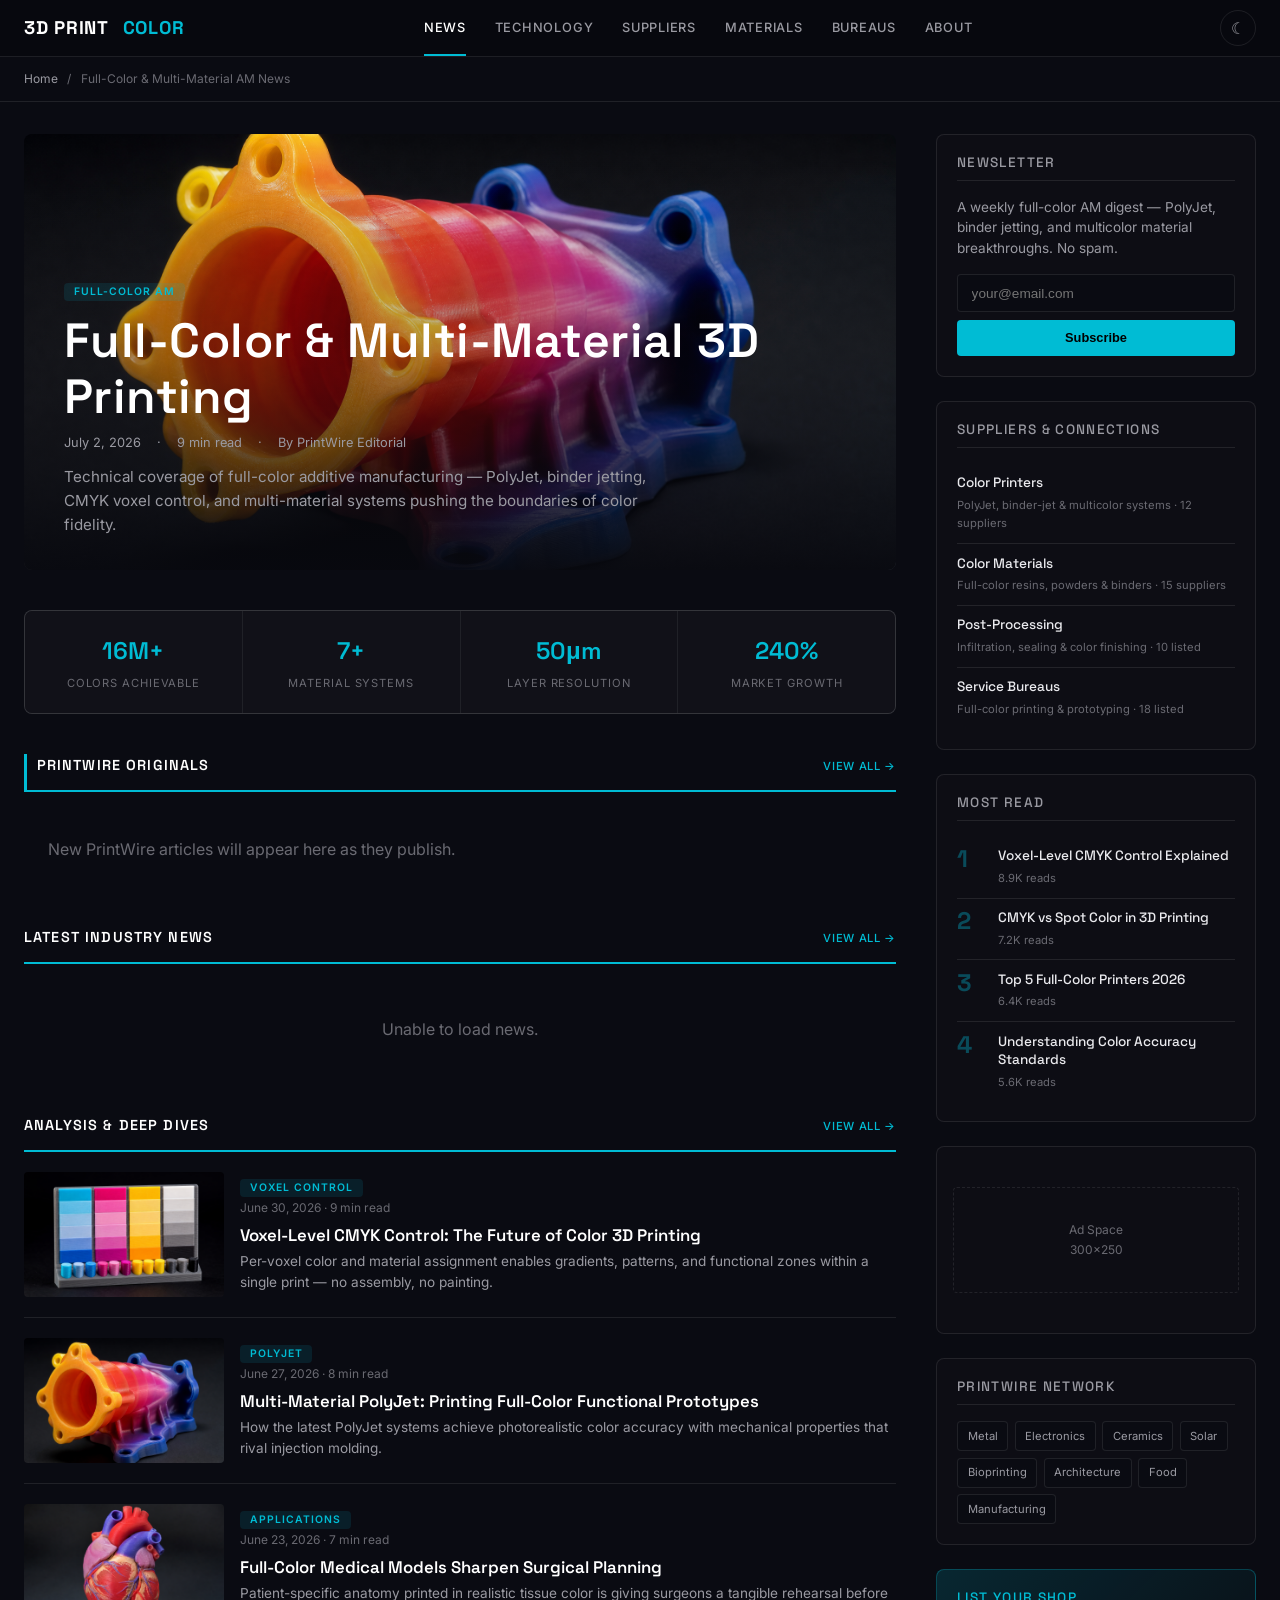
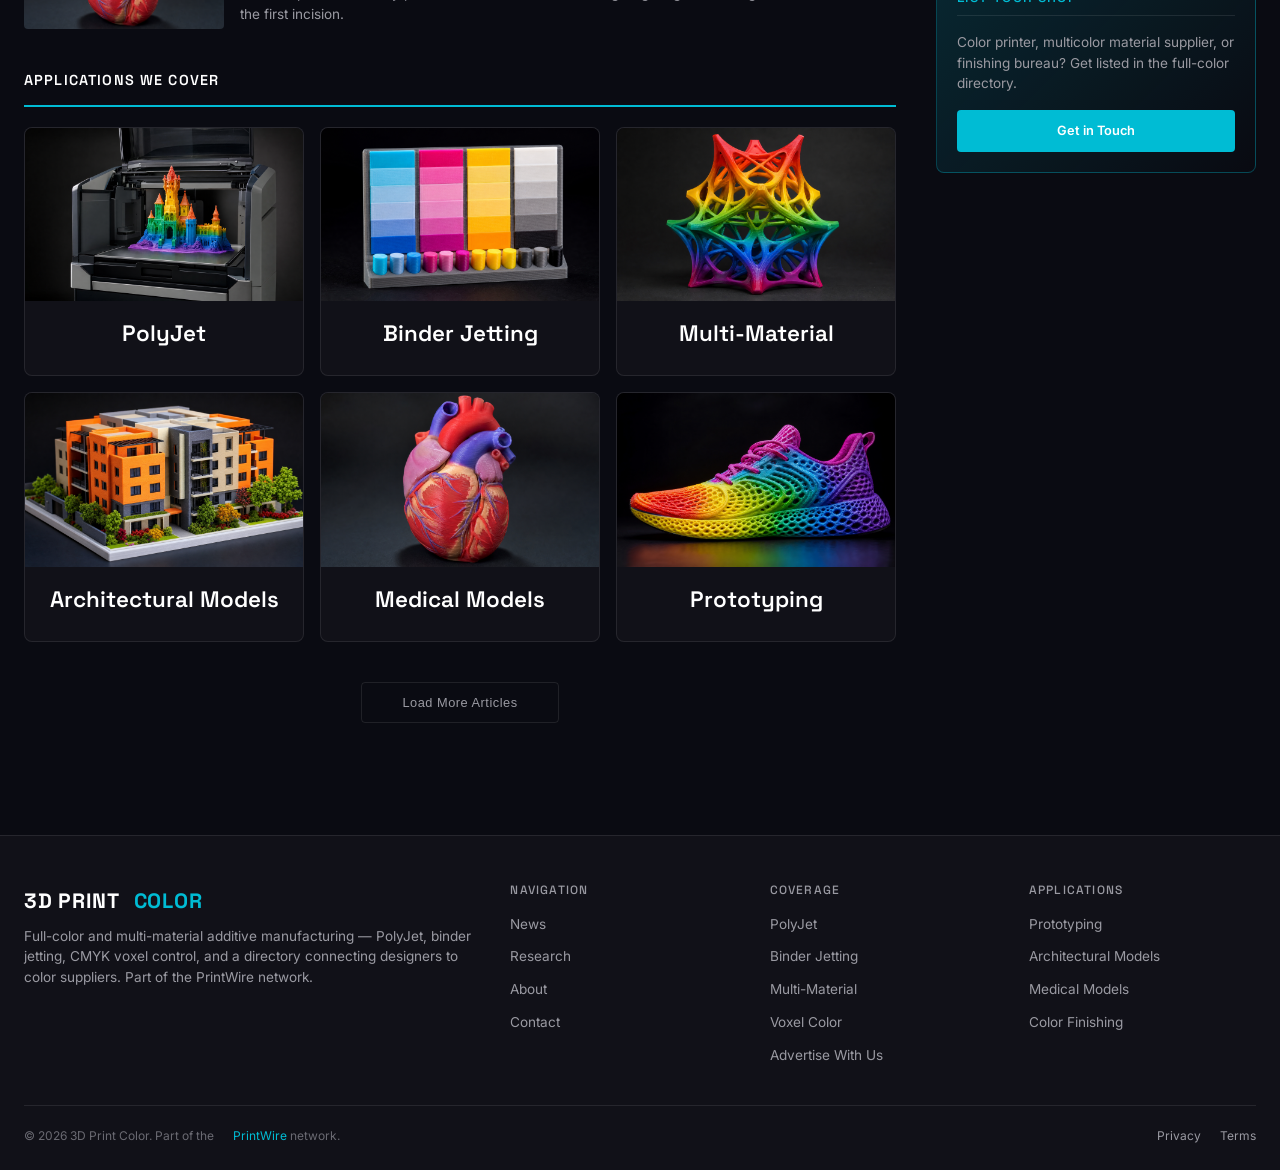
==== static/index.html @ bc9b4fba "Rebuild 3dprintcolor.com onto editorial layout: CMYK full-color scheme (cyan #00BCD4, dark) + gpt-im" ====
<!DOCTYPE html>
<html lang="en">
<head>
  <meta charset="UTF-8">
  <meta name="viewport" content="width=device-width, initial-scale=1.0">
  <meta name="description" content="3D Print Color: full-color and multi-material additive manufacturing — PolyJet, binder jetting, CMYK voxel control, multicolor materials, and a supplier directory.">
  <title>3D Print Color — Full-Color &amp; Multi-Material AM News &amp; Suppliers</title>
  <link rel="preconnect" href="https://fonts.googleapis.com">
  <link rel="preconnect" href="https://fonts.gstatic.com" crossorigin>
  <link href="https://fonts.googleapis.com/css2?family=Space+Grotesk:wght@400;500;600;700&family=Inter:wght@400;500;600&display=swap" rel="stylesheet">
  <link rel="stylesheet" href="css/editorial.css">
  <link rel="icon" type="image/svg+xml" href="/favicon.svg">
  <meta property="og:type" content="website">
  <meta property="og:title" content="3D Print Color — Full-Color &amp; Multi-Material AM News &amp; Suppliers">
  <meta property="og:description" content="3D Print Color: full-color and multi-material additive manufacturing — PolyJet, binder jetting, CMYK voxel control, multicolor materials, and a supplier directory.">
  <meta property="og:image" content="https://3dprintcolor.com/images/cl01_polyjet_model.png">
  <meta property="og:url" content="https://3dprintcolor.com/">
  <meta name="twitter:card" content="summary_large_image">
  <meta name="twitter:image" content="https://3dprintcolor.com/images/cl01_polyjet_model.png">
</head>
<body>

<header class="ed-header">
  <div class="ed-header-inner">
    <a href="index.html" class="ed-logo">
      3D&nbsp;PRINT&nbsp;<span class="ed-logo-accent">COLOR</span>
    </a>
    <button class="ed-nav-toggle" aria-label="Menu" onclick="document.querySelector('.ed-nav').classList.toggle('open')">&#9776;</button>
    <nav class="ed-nav">
      <a href="index.html" class="active">News</a>
      <a href="/articles/">Technology</a>
      <a href="#suppliers">Suppliers</a>
      <a href="#suppliers">Materials</a>
      <a href="#suppliers">Bureaus</a>
      <a href="about.html">About</a>
    </nav>
    <button class="ed-theme-toggle" id="themeToggle" aria-label="Toggle light/dark mode" title="Toggle light/dark mode">&#9790;</button>
  </div>
</header>

<div class="ed-breadcrumbs">
  <a href="index.html">Home</a> <span>/</span> Full-Color &amp; Multi-Material AM News
</div>

<div class="ed-layout">
  <div class="ed-main">

    <article class="ed-hero">
      <img src="images/cl01_polyjet_model.png" alt="Full-color 3D printing">
      <div class="ed-hero-overlay"></div>
      <div class="ed-hero-content">
        <span class="ed-badge">Full-Color AM</span>
        <h1><a href="#">Full-Color &amp; Multi-Material 3D Printing</a></h1>
        <div class="ed-hero-meta">
          <span>July 2, 2026</span>
          <span>·</span>
          <span>9 min read</span>
          <span>·</span>
          <span>By PrintWire Editorial</span>
        </div>
        <p class="ed-hero-excerpt">Technical coverage of full-color additive manufacturing — PolyJet, binder jetting, CMYK voxel control, and multi-material systems pushing the boundaries of color fidelity.</p>
      </div>
    </article>

    <div class="ed-stats">
      <div class="ed-stat">
        <div class="ed-stat-value">16M+</div>
        <div class="ed-stat-label">Colors Achievable</div>
      </div>
      <div class="ed-stat">
        <div class="ed-stat-value">7+</div>
        <div class="ed-stat-label">Material Systems</div>
      </div>
      <div class="ed-stat">
        <div class="ed-stat-value">50μm</div>
        <div class="ed-stat-label">Layer Resolution</div>
      </div>
      <div class="ed-stat">
        <div class="ed-stat-value">240%</div>
        <div class="ed-stat-label">Market Growth</div>
      </div>
    </div>

    <div class="ed-section-label" style="border-left:3px solid var(--accent);padding-left:0.6rem;">
      PrintWire Originals
      <a href="/articles/">View All &rarr;</a>
    </div>
    <div class="ed-card-grid" id="pwOriginals">
      <div style="grid-column:1/-1;text-align:center;padding:2rem;color:var(--text-faint);">Loading PrintWire articles…</div>
    </div>

    <div class="ed-section-label">
      Latest Industry News
      <a href="#">View All &rarr;</a>
    </div>
    <div class="ed-card-grid" id="newsGrid">
      <div style="grid-column: 1/-1; text-align:center; padding:2rem; color:var(--text-faint);">Loading latest news…</div>
    </div>

    <div class="ed-section-label">
      Analysis &amp; Deep Dives
      <a href="#">View All &rarr;</a>
    </div>
    <div class="ed-list">
      <article class="ed-list-item">
        <img src="images/cl02_cmyk_swatch.png" alt="Voxel Control">
        <div>
          <span class="ed-badge">Voxel Control</span>
          <div class="ed-card-meta">June 30, 2026 · 9 min read</div>
          <h3><a href="#">Voxel-Level CMYK Control: The Future of Color 3D Printing</a></h3>
          <p class="ed-card-excerpt">Per-voxel color and material assignment enables gradients, patterns, and functional zones within a single print — no assembly, no painting.</p>
        </div>
      </article>
      <article class="ed-list-item">
        <img src="images/cl01_polyjet_model.png" alt="PolyJet">
        <div>
          <span class="ed-badge">PolyJet</span>
          <div class="ed-card-meta">June 27, 2026 · 8 min read</div>
          <h3><a href="#">Multi-Material PolyJet: Printing Full-Color Functional Prototypes</a></h3>
          <p class="ed-card-excerpt">How the latest PolyJet systems achieve photorealistic color accuracy with mechanical properties that rival injection molding.</p>
        </div>
      </article>
      <article class="ed-list-item">
        <img src="images/cl07_medical_model.png" alt="Applications">
        <div>
          <span class="ed-badge">Applications</span>
          <div class="ed-card-meta">June 23, 2026 · 7 min read</div>
          <h3><a href="#">Full-Color Medical Models Sharpen Surgical Planning</a></h3>
          <p class="ed-card-excerpt">Patient-specific anatomy printed in realistic tissue color is giving surgeons a tangible rehearsal before the first incision.</p>
        </div>
      </article>
    </div>

    <div class="ed-section-label">
      Applications We Cover
    </div>
    <div class="ed-card-grid" style="grid-template-columns: repeat(3, 1fr); gap: 1rem; margin-bottom: 2.5rem;">
      <a href="#" class="ed-card" style="text-align:center;">
        <img class="ed-card-img" src="images/cl09_polyjet_machine.png" alt="PolyJet">
        <div class="ed-card-body"><h3>PolyJet</h3></div>
      </a>
      <a href="#" class="ed-card" style="text-align:center;">
        <img class="ed-card-img" src="images/cl02_cmyk_swatch.png" alt="Binder Jetting">
        <div class="ed-card-body"><h3>Binder Jetting</h3></div>
      </a>
      <a href="#" class="ed-card" style="text-align:center;">
        <img class="ed-card-img" src="images/cl03_multicolor_lattice.png" alt="Multi-Material">
        <div class="ed-card-body"><h3>Multi-Material</h3></div>
      </a>
      <a href="#" class="ed-card" style="text-align:center;">
        <img class="ed-card-img" src="images/cl06_architectural.png" alt="Architectural Models">
        <div class="ed-card-body"><h3>Architectural Models</h3></div>
      </a>
      <a href="#" class="ed-card" style="text-align:center;">
        <img class="ed-card-img" src="images/cl07_medical_model.png" alt="Medical Models">
        <div class="ed-card-body"><h3>Medical Models</h3></div>
      </a>
      <a href="#" class="ed-card" style="text-align:center;">
        <img class="ed-card-img" src="images/cl04_color_prototype.png" alt="Prototyping">
        <div class="ed-card-body"><h3>Prototyping</h3></div>
      </a>
    </div>

    <div class="ed-load-more">
      <button>Load More Articles</button>
    </div>

  </div>

  <aside class="ed-sidebar">

    <div class="ed-sidebar-block ed-newsletter">
      <h4>Newsletter</h4>
      <p>A weekly full-color AM digest — PolyJet, binder jetting, and multicolor material breakthroughs. No spam.</p>
      <form action="https://api.web3forms.com/submit" method="POST" onsubmit="this.querySelector('button').textContent='Subscribed!';this.querySelector('button').disabled=true;">
        <input type="hidden" name="access_key" value="6f33053b-6d08-414b-9615-665f88c98da8">
        <input type="hidden" name="subject" value="Newsletter Signup — 3dprintcolor.com">
        <input type="hidden" name="from_name" value="Newsletter Signup">
        <input type="email" name="email" placeholder="your@email.com" required>
        <button type="submit">Subscribe</button>
      </form>
    </div>

    <div class="ed-sidebar-block" id="suppliers">
      <h4>Suppliers &amp; Connections</h4>
      <div class="ed-popular-item">
        <div>
          <h3><a href="#">Color Printers</a></h3>
          <div class="ed-popular-meta">PolyJet, binder-jet &amp; multicolor systems · 12 suppliers</div>
        </div>
      </div>
      <div class="ed-popular-item">
        <div>
          <h3><a href="#">Color Materials</a></h3>
          <div class="ed-popular-meta">Full-color resins, powders &amp; binders · 15 suppliers</div>
        </div>
      </div>
      <div class="ed-popular-item">
        <div>
          <h3><a href="#">Post-Processing</a></h3>
          <div class="ed-popular-meta">Infiltration, sealing &amp; color finishing · 10 listed</div>
        </div>
      </div>
      <div class="ed-popular-item">
        <div>
          <h3><a href="#">Service Bureaus</a></h3>
          <div class="ed-popular-meta">Full-color printing &amp; prototyping · 18 listed</div>
        </div>
      </div>
    </div>

    <div class="ed-sidebar-block">
      <h4>Most Read</h4>
      <div class="ed-popular-item">
        <span class="ed-popular-num">1</span>
        <div>
          <h3><a href="#">Voxel-Level CMYK Control Explained</a></h3>
          <div class="ed-popular-meta">8.9K reads</div>
        </div>
      </div>
      <div class="ed-popular-item">
        <span class="ed-popular-num">2</span>
        <div>
          <h3><a href="#">CMYK vs Spot Color in 3D Printing</a></h3>
          <div class="ed-popular-meta">7.2K reads</div>
        </div>
      </div>
      <div class="ed-popular-item">
        <span class="ed-popular-num">3</span>
        <div>
          <h3><a href="#">Top 5 Full-Color Printers 2026</a></h3>
          <div class="ed-popular-meta">6.4K reads</div>
        </div>
      </div>
      <div class="ed-popular-item">
        <span class="ed-popular-num">4</span>
        <div>
          <h3><a href="#">Understanding Color Accuracy Standards</a></h3>
          <div class="ed-popular-meta">5.6K reads</div>
        </div>
      </div>
    </div>

    <div class="ed-sidebar-block" style="text-align:center; color: var(--text-faint); font-size: 0.75rem; padding: 2.5rem 1rem;">
      <div style="border: 1px dashed var(--border); border-radius: 4px; padding: 2rem 1rem;">
        Ad Space<br>300×250
      </div>
    </div>

    <div class="ed-sidebar-block">
      <h4>PrintWire Network</h4>
      <div class="ed-network-links">
        <a href="https://dmls3d.com">Metal</a>
        <a href="https://3dprintcircuitry.com">Electronics</a>
        <a href="https://3dprintceramics.com">Ceramics</a>
        <a href="https://3dprintsolar.com">Solar</a>
        <a href="https://3dprinttissue.com">Bioprinting</a>
        <a href="https://3dprintarchitecture.com">Architecture</a>
        <a href="https://3dprintfood.com">Food</a>
        <a href="https://sendcutship.com">Manufacturing</a>
      </div>
    </div>

    <div class="ed-sidebar-block" style="background: linear-gradient(135deg, var(--accent-dim), transparent); border-color: var(--border-accent);">
      <h4 style="color: var(--accent);">List Your Shop</h4>
      <p style="font-size: 0.85rem; color: var(--text-dim); margin-bottom: 1rem; line-height: 1.5;">Color printer, multicolor material supplier, or finishing bureau? Get listed in the full-color directory.</p>
      <a href="contact.html" style="display:block;text-align:center;padding:0.65rem;background:var(--accent);border-radius:4px;color:#fff;font-weight:600;font-size:0.8rem;transition:background 0.25s;" onmouseover="this.style.background='var(--accent-dark)'" onmouseout="this.style.background='var(--accent)'">Get in Touch</a>
    </div>

  </aside>
</div>

<footer class="ed-footer">
  <div class="ed-footer-inner">
    <div class="ed-footer-brand">
      <div class="ed-logo" style="font-size:1.3rem; margin-bottom: 0.5rem;">3D&nbsp;PRINT&nbsp;<span class="ed-logo-accent">COLOR</span></div>
      <p>Full-color and multi-material additive manufacturing — PolyJet, binder jetting, CMYK voxel control, and a directory connecting designers to color suppliers. Part of the PrintWire network.</p>
    </div>
    <div>
      <h4>Navigation</h4>
      <ul>
        <li><a href="index.html">News</a></li>
        <li><a href="/articles/">Research</a></li>
        <li><a href="about.html">About</a></li>
        <li><a href="contact.html">Contact</a></li>
      </ul>
    </div>
    <div>
      <h4>Coverage</h4>
      <ul>
        <li><a href="#">PolyJet</a></li>
        <li><a href="#">Binder Jetting</a></li>
        <li><a href="#">Multi-Material</a></li>
        <li><a href="#">Voxel Color</a></li>
        <li><a href="advertise.html">Advertise With Us</a></li>
      </ul>
    </div>
    <div>
      <h4>Applications</h4>
      <ul>
        <li><a href="#">Prototyping</a></li>
        <li><a href="#">Architectural Models</a></li>
        <li><a href="#">Medical Models</a></li>
        <li><a href="#">Color Finishing</a></li>
      </ul>
    </div>
  </div>
  <div class="ed-footer-bottom">
    <span>&copy; 2026 3D Print Color. Part of the <a href="https://3dprint.space" style="color:var(--accent);">PrintWire</a> network.</span>
    <span>
      <a href="#">Privacy</a>
      <a href="#">Terms</a>
    </span>
  </div>
</footer>

<script>
document.querySelector('.ed-nav-toggle')?.addEventListener('click', () => {
  document.querySelector('.ed-nav').classList.toggle('open');
});

(function() {
  const btn = document.getElementById('themeToggle');
  const root = document.documentElement;
  function setTheme(theme) {
    root.setAttribute('data-theme', theme);
    localStorage.setItem('ed-theme', theme);
    btn.innerHTML = theme === 'dark' ? '&#9790;' : '&#9728;';
    btn.title = theme === 'dark' ? 'Switch to light mode' : 'Switch to dark mode';
  }
  const saved = localStorage.getItem('ed-theme');
  setTheme(saved || 'dark');
  btn.addEventListener('click', () => {
    const current = root.getAttribute('data-theme') || 'dark';
    setTheme(current === 'dark' ? 'light' : 'dark');
  });
})();

(function() {
  var grid = document.getElementById('newsGrid');
  var orig = document.getElementById('pwOriginals');

  var feeds = [
    { url: 'https://news.google.com/rss/search?q=full-color+3D+printing+PolyJet+multicolor&hl=en-US&gl=US&ceid=US:en', name: 'Google News' },
    { url: 'https://news.google.com/rss/search?q=binder+jetting+full+color+3D+printing&hl=en-US&gl=US&ceid=US:en', name: 'Google News' },
    { url: 'https://news.google.com/rss/search?q=Stratasys+J-series+HP+Mimaki+color+3D+printing&hl=en-US&gl=US&ceid=US:en', name: 'Google News' },
    { url: 'https://3dprintingindustry.com/feed/', name: '3DPI' }
  ];

  var api = 'https://api.rss2json.com/v1/api.json?rss_url=';
  var rss = [];
  var localArts = [];
  var loaded = 0;
  var total = feeds.length;
  var fallbackImgs = ['images/cl01_polyjet_model.png','images/cl02_cmyk_swatch.png','images/cl03_multicolor_lattice.png','images/cl04_color_prototype.png','images/cl05_voxel_print.png','images/cl06_architectural.png','images/cl07_medical_model.png','images/cl08_color_materials.png','images/cl09_polyjet_machine.png'];

  function stripHtml(html) {
    var dv = document.createElement('div'); dv.innerHTML = html;
    return dv.textContent || '';
  }
  function esc(s) {
    var dv = document.createElement('div'); dv.appendChild(document.createTextNode(s));
    return dv.innerHTML;
  }
  function card(a, i) {
    var img = a.img || fallbackImgs[i % fallbackImgs.length];
    var fb = fallbackImgs[(i+1) % fallbackImgs.length];
    var open = a.local
      ? 'onclick="location.href=\'' + esc(a.link) + '\'"'
      : 'onclick="window.open(\'' + esc(a.link) + '\',\'_blank\',\'noopener\')"';
    var linkAttrs = a.local ? 'href="' + esc(a.link) + '"'
      : 'href="' + esc(a.link) + '" target="_blank" rel="noopener"';
    var badge = a.local
      ? '<span class="ed-badge" style="background:var(--accent);color:#fff;">' + esc(a.source) + '</span>'
      : '<span class="ed-badge">' + esc(a.source) + '</span>';
    return '<article class="ed-card" style="cursor:pointer" ' + open + '>' +
      '<img class="ed-card-img" src="' + esc(img) + '" alt="" loading="lazy" onerror="this.onerror=null;this.src=\'' + fb + '\'">' +
      '<div class="ed-card-body">' + badge +
        '<div class="ed-card-meta">' + esc(a.dateStr || '') + '</div>' +
        '<h3><a ' + linkAttrs + ' onclick="event.stopPropagation()">' + esc(a.title) + '</a></h3>' +
        '<p class="ed-card-excerpt">' + esc(a.desc) + '</p>' +
      '</div></article>';
  }

  var localReady = fetch('network.json', { cache: 'no-store' })
    .then(function(r){ return r.ok ? r.json() : []; })
    .then(function(items){
      (items || []).forEach(function(it, i){
        localArts.push({ title: it.title, link: it.url, desc: it.summary || '',
          date: it.iso, dateStr: it.date, source: (it.origin || 'PrintWire'), local: true,
          img: it.img || fallbackImgs[i % fallbackImgs.length] });
      });
      if (orig) {
        orig.innerHTML = localArts.length
          ? localArts.slice(0, 6).map(card).join('')
          : '<div style="grid-column:1/-1;padding:1.5rem;color:var(--text-faint);">New PrintWire articles will appear here as they publish.</div>';
      }
    })
    .catch(function(){ if (orig) orig.innerHTML = ''; });

  var timeout = setTimeout(finish, 8000);
  feeds.forEach(function(feed) {
    fetch(api + encodeURIComponent(feed.url))
      .then(function(r){ return r.json(); })
      .then(function(data){
        if (data.status === 'ok' && data.items) {
          data.items.forEach(function(item){
            rss.push({ title: item.title, link: item.link,
              desc: stripHtml(item.description).substring(0,140) + '…',
              date: item.pubDate, source: feed.name, local: false,
              img: item.thumbnail || (item.enclosure && item.enclosure.link) || '' });
          });
        }
      })
      .catch(function(){})
      .then(function(){ loaded++; if (loaded === total) { clearTimeout(timeout); finish(); } });
  });

  var done = false;
  function finish(){ if (done) return; done = true; localReady.then(render); }
  function render(){
    if (!grid) return;
    var merged = localArts.concat(rss);
    merged.forEach(function(a){ if (!a.dateStr && a.date) a.dateStr = new Date(a.date).toLocaleDateString('en-US',{year:'numeric',month:'short',day:'numeric'}); });
    merged.sort(function(a,b){ return new Date(b.date) - new Date(a.date); });
    var top = merged.slice(0, 8);
    grid.innerHTML = top.length
      ? top.map(card).join('')
      : '<div style="grid-column:1/-1;text-align:center;padding:2rem;color:var(--text-faint);">Unable to load news.</div>';
  }
})();
</script>
</body>
</html>
---- static/css/editorial.css ----
/* ============================================
   3dprintmetal.com — Editorial Layout
   Inspired by 3dnatives.com, modernized
   ============================================ */

/* ── Shared Tokens ───────────────────────────── */
:root {
  --accent: #00a8cc;
  --accent-dark: #008fad;
  --accent-dim: rgba(0,168,204,0.12);
  --red: #e53e3e;
  --radius: 8px;
  --radius-sm: 4px;
  --font-display: 'Oswald', sans-serif;
  --font-body: 'Inter', sans-serif;
  --transition: 0.25s cubic-bezier(0.4,0,0.2,1);
}

/* ── Dark Mode (default) ─────────────────────── */
:root, [data-theme="dark"] {
  --bg: #08090f;
  --bg-surface: #0e1019;
  --bg-card: #141620;
  --bg-card-hover: #1a1d2e;
  --bg-sidebar: #0f1118;
  --text: #e2e4e8;
  --text-dim: #8a8f9d;
  --text-faint: #555a68;
  --heading: #ffffff;
  --border: rgba(255,255,255,0.06);
  --border-accent: rgba(0,168,204,0.2);
  --shadow: 0 1px 3px rgba(0,0,0,0.4);
  --shadow-hover: 0 8px 24px rgba(0,0,0,0.5);
  --header-bg: rgba(8,9,15,0.92);
  --badge-bg: rgba(0,168,204,0.12);
  --input-bg: #0a0b12;
}

/* ── Light Mode ──────────────────────────────── */
[data-theme="light"] {
  --accent: #0077a8;
  --accent-dark: #005f85;
  --accent-dim: rgba(0,119,168,0.08);
  --bg: #f5f6f8;
  --bg-surface: #ffffff;
  --bg-card: #ffffff;
  --bg-card-hover: #f0f1f3;
  --bg-sidebar: #fafbfc;
  --text: #2d3748;
  --text-dim: #5a6577;
  --text-faint: #8e96a4;
  --heading: #1a202c;
  --border: rgba(0,0,0,0.08);
  --border-accent: rgba(0,119,168,0.2);
  --shadow: 0 1px 3px rgba(0,0,0,0.06);
  --shadow-hover: 0 8px 24px rgba(0,0,0,0.1);
  --header-bg: rgba(255,255,255,0.95);
  --badge-bg: rgba(0,119,168,0.08);
  --input-bg: #f0f1f3;
}

/* System preference when no manual choice */
@media (prefers-color-scheme: light) {
  :root:not([data-theme]) {
    --accent: #0077a8;
    --accent-dark: #005f85;
    --accent-dim: rgba(0,119,168,0.08);
    --bg: #f5f6f8;
    --bg-surface: #ffffff;
    --bg-card: #ffffff;
    --bg-card-hover: #f0f1f3;
    --bg-sidebar: #fafbfc;
    --text: #2d3748;
    --text-dim: #5a6577;
    --text-faint: #8e96a4;
    --heading: #1a202c;
    --border: rgba(0,0,0,0.08);
    --border-accent: rgba(0,119,168,0.2);
    --shadow: 0 1px 3px rgba(0,0,0,0.06);
    --shadow-hover: 0 8px 24px rgba(0,0,0,0.1);
    --header-bg: rgba(255,255,255,0.95);
    --badge-bg: rgba(0,119,168,0.08);
    --input-bg: #f0f1f3;
  }
}

/* ── Reset ───────────────────────────────────── */
*,*::before,*::after { margin:0;padding:0;box-sizing:border-box; }
html { scroll-behavior:smooth; font-size:16px; }
body {
  font-family: var(--font-body);
  color: var(--text);
  background: var(--input-bg);
  line-height: 1.65;
  -webkit-font-smoothing: antialiased;
  overflow-x: hidden;
}
a { color: inherit; text-decoration: none; }
img { max-width: 100%; display: block; }

/* ── Typography ──────────────────────────────── */
h1,h2,h3,h4 { font-family: var(--font-display); font-weight: 600; line-height: 1.15; color: var(--heading); }
h1 { font-size: clamp(2rem, 5vw, 3rem); letter-spacing: 0.01em; }
h2 { font-size: clamp(1.5rem, 3.5vw, 2.2rem); }
h3 { font-size: clamp(1.1rem, 2vw, 1.4rem); }
h4 { font-size: 0.85rem; text-transform: uppercase; letter-spacing: 0.1em; color: var(--text-dim); font-weight: 500; }

/* ── Header ──────────────────────────────────── */
.ed-header {
  position: sticky; top: 0; z-index: 100;
  background: var(--header-bg);
  backdrop-filter: blur(16px);
  border-bottom: 1px solid var(--border);
}
.ed-header-inner {
  max-width: 1280px;
  margin: 0 auto;
  display: flex;
  align-items: center;
  justify-content: space-between;
  padding: 0 1.5rem;
  height: 56px;
}
.ed-logo {
  font-family: var(--font-display);
  font-size: 1.15rem;
  font-weight: 700;
  color: var(--heading);
  letter-spacing: 0.04em;
  display: flex; align-items: center; gap: 0.5rem;
}
.ed-logo-accent { color: var(--accent); }
.ed-nav { display: flex; gap: 0; align-items: center; }
.ed-nav a {
  padding: 0 0.9rem;
  font-size: 0.8rem;
  font-weight: 500;
  color: var(--text-dim);
  text-transform: uppercase;
  letter-spacing: 0.06em;
  transition: color var(--transition);
  line-height: 56px;
  position: relative;
}
.ed-nav a:hover, .ed-nav a.active { color: var(--heading); }
.ed-nav a.active::after {
  content: ''; position: absolute; bottom: 0; left: 0.9rem; right: 0.9rem;
  height: 2px; background: var(--accent);
}
.ed-nav-toggle {
  display: none; background: none; border: none; color: var(--text);
  font-size: 1.5rem; cursor: pointer; padding: 0.5rem;
}

/* Theme toggle */
.ed-theme-toggle {
  background: none; border: 1px solid var(--border);
  color: var(--text-dim); cursor: pointer;
  width: 36px; height: 36px;
  border-radius: 50%;
  display: flex; align-items: center; justify-content: center;
  font-size: 1rem;
  transition: all var(--transition);
  margin-left: 0.5rem;
  flex-shrink: 0;
}
.ed-theme-toggle:hover { border-color: var(--accent); color: var(--accent); }

/* ── Breadcrumbs ─────────────────────────────── */
.ed-breadcrumbs {
  max-width: 1280px; margin: 0 auto;
  padding: 0.75rem 1.5rem;
  font-size: 0.75rem;
  color: var(--text-faint);
  border-bottom: 1px solid var(--border);
}
.ed-breadcrumbs a { color: var(--text-dim); transition: color var(--transition); }
.ed-breadcrumbs a:hover { color: var(--accent); }
.ed-breadcrumbs span { margin: 0 0.4rem; }

/* ── Layout ──────────────────────────────────── */
.ed-layout {
  max-width: 1280px;
  margin: 0 auto;
  display: grid;
  grid-template-columns: 1fr 320px;
  gap: 2.5rem;
  padding: 2rem 1.5rem;
  align-items: start;
}
.ed-main { min-width: 0; }
.ed-sidebar { position: sticky; top: 72px; }

/* ── Hero / Featured Story ───────────────────── */
.ed-hero {
  margin-bottom: 2.5rem;
  position: relative;
  border-radius: var(--radius);
  overflow: hidden;
  background: var(--bg-card);
}
.ed-hero img {
  width: 100%;
  aspect-ratio: 16/8;
  object-fit: cover;
  display: block;
}
.ed-hero-overlay {
  position: absolute; inset: 0;
  background: linear-gradient(0deg, rgba(8,9,15,0.95) 0%, rgba(8,9,15,0.3) 50%, transparent 100%);
}
[data-theme="light"] .ed-hero-overlay {
  background: linear-gradient(0deg, rgba(245,246,248,0.97) 0%, rgba(245,246,248,0.4) 50%, transparent 100%);
}
.ed-hero-content {
  position: absolute;
  bottom: 0; left: 0; right: 0;
  padding: 2rem 2.5rem;
}
.ed-hero .ed-badge { margin-bottom: 0.75rem; }
.ed-hero h1 { margin-bottom: 0.5rem; }
.ed-hero h1 a { color: var(--heading); transition: color var(--transition); }
.ed-hero h1 a:hover { color: var(--accent); }
.ed-hero-meta {
  font-size: 0.8rem;
  color: var(--text-dim);
  display: flex; gap: 1rem; align-items: center;
}
.ed-hero-excerpt {
  margin-top: 0.75rem;
  font-size: 0.95rem;
  color: var(--text-dim);
  line-height: 1.6;
  max-width: 600px;
}

/* ── Badge / Tag ─────────────────────────────── */
.ed-badge {
  display: inline-block;
  font-size: 0.65rem;
  font-weight: 600;
  text-transform: uppercase;
  letter-spacing: 0.1em;
  padding: 0.25rem 0.6rem;
  border-radius: var(--radius-sm);
  background: var(--badge-bg);
  color: var(--accent);
  line-height: 1;
}
.ed-badge.red { background: rgba(255,68,68,0.12); color: var(--red); }

/* ── Section Label ───────────────────────────── */
.ed-section-label {
  font-family: var(--font-display);
  font-size: 0.9rem;
  font-weight: 600;
  text-transform: uppercase;
  letter-spacing: 0.08em;
  color: var(--heading);
  margin-bottom: 1.25rem;
  padding-bottom: 0.75rem;
  border-bottom: 2px solid var(--accent);
  display: flex;
  align-items: center;
  justify-content: space-between;
}
.ed-section-label a {
  font-family: var(--font-body);
  font-size: 0.7rem;
  font-weight: 500;
  color: var(--accent);
  text-transform: uppercase;
  letter-spacing: 0.06em;
}

/* ── Article Cards ───────────────────────────── */
.ed-card-grid {
  display: grid;
  grid-template-columns: repeat(2, 1fr);
  gap: 1.5rem;
  margin-bottom: 2.5rem;
}
.ed-card {
  background: var(--bg-card);
  border-radius: var(--radius);
  overflow: hidden;
  border: 1px solid var(--border);
  transition: transform var(--transition), box-shadow var(--transition), border-color var(--transition);
}
.ed-card:hover {
  transform: translateY(-2px);
  box-shadow: var(--shadow-hover);
  border-color: var(--border-accent);
}
.ed-card-img {
  aspect-ratio: 16/10;
  object-fit: cover;
  width: 100%;
}
.ed-card-body { padding: 1.25rem; }
.ed-card-body .ed-badge { margin-bottom: 0.65rem; }
.ed-card-body h3 { margin-bottom: 0.5rem; }
.ed-card-body h3 a { color: var(--heading); transition: color var(--transition); }
.ed-card-body h3 a:hover { color: var(--accent); }
.ed-card-meta {
  font-size: 0.75rem;
  color: var(--text-faint);
  margin-bottom: 0.5rem;
}
.ed-card-excerpt {
  font-size: 0.85rem;
  color: var(--text-dim);
  line-height: 1.55;
  display: -webkit-box;
  -webkit-line-clamp: 3;
  -webkit-box-orient: vertical;
  overflow: hidden;
}

/* ── Article List (compact) ──────────────────── */
.ed-list { display: flex; flex-direction: column; gap: 1.25rem; margin-bottom: 2.5rem; }
.ed-list-item {
  display: grid;
  grid-template-columns: 200px 1fr;
  gap: 1rem;
  padding-bottom: 1.25rem;
  border-bottom: 1px solid var(--border);
  align-items: start;
}
.ed-list-item:last-child { border-bottom: none; padding-bottom: 0; }
.ed-list-item img {
  aspect-ratio: 16/10;
  object-fit: cover;
  border-radius: var(--radius-sm);
  width: 100%;
}
.ed-list-item h3 { font-size: 1.05rem; margin-bottom: 0.35rem; }
.ed-list-item h3 a { color: var(--heading); transition: color var(--transition); }
.ed-list-item h3 a:hover { color: var(--accent); }

/* ── Sidebar ─────────────────────────────────── */
.ed-sidebar-block {
  background: var(--bg-sidebar);
  border: 1px solid var(--border);
  border-radius: var(--radius);
  padding: 1.25rem;
  margin-bottom: 1.5rem;
}
.ed-sidebar-block h4 {
  margin-bottom: 1rem;
  padding-bottom: 0.6rem;
  border-bottom: 1px solid var(--border);
}

/* Newsletter widget */
.ed-newsletter p { font-size: 0.85rem; color: var(--text-dim); margin-bottom: 1rem; line-height: 1.5; }
.ed-newsletter input[type="email"] {
  width: 100%;
  padding: 0.65rem 0.85rem;
  background: var(--input-bg);
  border: 1px solid var(--border);
  border-radius: var(--radius-sm);
  color: var(--text);
  font-size: 0.85rem;
  margin-bottom: 0.5rem;
  transition: border-color var(--transition);
}
.ed-newsletter input[type="email"]:focus { outline: none; border-color: var(--accent); }
.ed-newsletter button {
  width: 100%;
  padding: 0.65rem;
  background: var(--accent);
  border: none;
  border-radius: var(--radius-sm);
  color: #000;
  font-weight: 600;
  font-size: 0.8rem;
  cursor: pointer;
  transition: background var(--transition);
}
.ed-newsletter button:hover { background: var(--accent-dark); }

/* Popular posts widget */
.ed-popular-item {
  display: flex;
  gap: 0.75rem;
  padding: 0.65rem 0;
  border-bottom: 1px solid var(--border);
  align-items: start;
}
.ed-popular-item:last-child { border-bottom: none; }
.ed-popular-num {
  font-family: var(--font-display);
  font-size: 1.5rem;
  font-weight: 700;
  color: var(--accent-dim);
  line-height: 1;
  min-width: 1.8rem;
  color: rgba(0,217,255,0.3);
}
.ed-popular-item h3 { font-size: 0.85rem; font-weight: 500; line-height: 1.35; }
.ed-popular-item h3 a { color: var(--text); }
.ed-popular-item h3 a:hover { color: var(--accent); }
.ed-popular-meta { font-size: 0.7rem; color: var(--text-faint); margin-top: 0.2rem; }

/* Network links widget */
.ed-network-links { display: flex; flex-wrap: wrap; gap: 0.4rem; }
.ed-network-links a {
  font-size: 0.7rem;
  padding: 0.3rem 0.6rem;
  background: var(--input-bg);
  border: 1px solid var(--border);
  border-radius: var(--radius-sm);
  color: var(--text-dim);
  transition: all var(--transition);
}
.ed-network-links a:hover { border-color: var(--accent); color: var(--accent); }

/* ── Load More ───────────────────────────────── */
.ed-load-more {
  text-align: center;
  margin: 2rem 0;
}
.ed-load-more button {
  padding: 0.75rem 2.5rem;
  background: transparent;
  border: 1px solid var(--border);
  border-radius: var(--radius-sm);
  color: var(--text-dim);
  font-size: 0.8rem;
  font-weight: 500;
  cursor: pointer;
  letter-spacing: 0.04em;
  transition: all var(--transition);
}
.ed-load-more button:hover {
  border-color: var(--accent);
  color: var(--accent);
}

/* ── Stats Bar ───────────────────────────────── */
.ed-stats {
  display: grid;
  grid-template-columns: repeat(4, 1fr);
  gap: 1px;
  background: var(--border);
  border: 1px solid var(--border);
  border-radius: var(--radius);
  overflow: hidden;
  margin-bottom: 2.5rem;
}
.ed-stat {
  background: var(--bg-card);
  padding: 1.25rem;
  text-align: center;
}
.ed-stat-value {
  font-family: var(--font-display);
  font-size: 1.5rem;
  font-weight: 600;
  color: var(--accent);
}
.ed-stat-label {
  font-size: 0.7rem;
  text-transform: uppercase;
  letter-spacing: 0.08em;
  color: var(--text-faint);
  margin-top: 0.25rem;
}

/* ── Page Hero (inner pages) ─────────────────── */
.ed-page-hero {
  position: relative;
  border-radius: var(--radius);
  overflow: hidden;
  margin-bottom: 2.5rem;
  background: var(--bg-card);
}
.ed-page-hero img {
  width: 100%; aspect-ratio: 16/6; object-fit: cover;
}
.ed-page-hero-overlay {
  position: absolute; inset: 0;
  background: linear-gradient(0deg, rgba(8,9,15,0.9) 0%, rgba(8,9,15,0.4) 60%, transparent 100%);
}
[data-theme="light"] .ed-page-hero-overlay {
  background: linear-gradient(0deg, rgba(245,246,248,0.95) 0%, rgba(245,246,248,0.5) 60%, transparent 100%);
}
.ed-page-hero-content {
  position: absolute; bottom: 0; left: 0; right: 0;
  padding: 2rem 2.5rem;
}
.ed-page-hero h1 { margin-bottom: 0.5rem; }
.ed-page-hero p { color: var(--text-dim); font-size: 1rem; max-width: 600px; }

/* ── Content Sections ────────────────────────── */
.ed-content { max-width: 1280px; margin: 0 auto; padding: 0 1.5rem; }
.ed-content-narrow { max-width: 860px; margin: 0 auto; padding: 0 1.5rem; }
.ed-section { margin-bottom: 3rem; }
.ed-section p { color: var(--text-dim); line-height: 1.75; margin-bottom: 1rem; font-size: 0.95rem; }
.ed-section p:last-child { margin-bottom: 0; }

/* Two-column content block */
.ed-two-col {
  display: grid;
  grid-template-columns: 1fr 1fr;
  gap: 2.5rem;
  align-items: start;
  margin-bottom: 2.5rem;
}
.ed-two-col img { border-radius: var(--radius); width: 100%; }

/* Content cards (mission, values, etc.) */
.ed-content-card {
  background: var(--bg-card);
  border: 1px solid var(--border);
  border-radius: var(--radius);
  padding: 1.75rem;
  transition: border-color var(--transition);
}
.ed-content-card:hover { border-color: var(--border-accent); }
.ed-content-card h3 { margin-bottom: 0.75rem; font-size: 1.15rem; }
.ed-content-card p { margin-bottom: 0; }
.ed-content-card .ed-icon {
  font-size: 1.5rem; margin-bottom: 0.75rem; display: block;
}
.ed-grid-2 { display: grid; grid-template-columns: 1fr 1fr; gap: 1.5rem; margin-bottom: 2.5rem; }
.ed-grid-3 { display: grid; grid-template-columns: repeat(3, 1fr); gap: 1.5rem; margin-bottom: 2.5rem; }
.ed-grid-4 { display: grid; grid-template-columns: repeat(4, 1fr); gap: 1.25rem; margin-bottom: 2.5rem; }

/* Service detail cards */
.ed-service-detail {
  display: grid;
  grid-template-columns: 280px 1fr;
  gap: 1.5rem;
  background: var(--bg-card);
  border: 1px solid var(--border);
  border-radius: var(--radius);
  overflow: hidden;
  margin-bottom: 1.25rem;
  transition: border-color var(--transition);
}
.ed-service-detail:hover { border-color: var(--border-accent); }
.ed-service-detail img { width: 100%; height: 100%; object-fit: cover; }
.ed-service-detail-body { padding: 1.5rem 1.5rem 1.5rem 0; }
.ed-service-detail-body h3 { margin-bottom: 0.5rem; }

/* Timeline */
.ed-timeline { position: relative; padding-left: 2.5rem; margin-bottom: 2.5rem; }
.ed-timeline::before {
  content: ''; position: absolute; left: 0.75rem; top: 0; bottom: 0;
  width: 2px; background: var(--border);
}
.ed-timeline-step {
  position: relative; margin-bottom: 2rem; padding-bottom: 0;
}
.ed-timeline-step:last-child { margin-bottom: 0; }
.ed-timeline-num {
  position: absolute; left: -2.5rem; top: 0;
  width: 1.5rem; height: 1.5rem;
  background: var(--accent);
  color: #000;
  border-radius: 50%;
  font-size: 0.7rem;
  font-weight: 700;
  display: flex; align-items: center; justify-content: center;
}
.ed-timeline-step h3 { font-size: 1.05rem; margin-bottom: 0.35rem; }

/* Forms */
.ed-form { max-width: 100%; }
.ed-form-group { margin-bottom: 1rem; }
.ed-form-group label {
  display: block; font-size: 0.8rem; font-weight: 500;
  color: var(--text-dim); margin-bottom: 0.35rem;
}
.ed-form-group .required { color: var(--red); }
.ed-form-group input, .ed-form-group textarea, .ed-form-group select {
  width: 100%;
  padding: 0.7rem 0.9rem;
  background: var(--input-bg);
  border: 1px solid var(--border);
  border-radius: var(--radius-sm);
  color: var(--text);
  font-family: var(--font-body);
  font-size: 0.9rem;
  transition: border-color var(--transition);
}
.ed-form-group input:focus, .ed-form-group textarea:focus, .ed-form-group select:focus {
  outline: none; border-color: var(--accent);
}
.ed-form-group textarea { resize: vertical; }
.ed-form-submit {
  padding: 0.75rem 2rem;
  background: var(--accent);
  border: none;
  border-radius: var(--radius-sm);
  color: #000;
  font-weight: 600;
  font-size: 0.9rem;
  cursor: pointer;
  transition: background var(--transition);
}
.ed-form-submit:hover { background: var(--accent-dark); }

/* CTA Banner */
.ed-cta-banner {
  background: var(--bg-card);
  border: 1px solid var(--border-accent);
  border-radius: var(--radius);
  padding: 2.5rem;
  text-align: center;
  margin-bottom: 2.5rem;
}
.ed-cta-banner h2 { margin-bottom: 0.5rem; }
.ed-cta-banner p { color: var(--text-dim); margin-bottom: 1.25rem; max-width: 500px; margin-left: auto; margin-right: auto; }
.ed-cta-banner a {
  display: inline-block;
  padding: 0.75rem 2rem;
  background: var(--accent);
  color: #000;
  font-weight: 600;
  border-radius: var(--radius-sm);
  transition: background var(--transition);
}
.ed-cta-banner a:hover { background: var(--accent-dark); }

/* Package cards (advertise) */
.ed-package {
  background: var(--bg-card);
  border: 1px solid var(--border);
  border-radius: var(--radius);
  padding: 1.75rem;
  transition: border-color var(--transition);
}
.ed-package:hover { border-color: var(--border-accent); }
.ed-package h3 { margin-bottom: 0.5rem; }
.ed-package .ed-price {
  font-family: var(--font-display);
  font-size: 1.8rem; font-weight: 600;
  color: var(--accent); margin-bottom: 1rem;
}
.ed-package .ed-price span { font-size: 0.9rem; color: var(--text-faint); }
.ed-package ul {
  list-style: none; padding: 0;
}
.ed-package li {
  font-size: 0.85rem; color: var(--text-dim);
  padding: 0.4rem 0;
  border-bottom: 1px solid var(--border);
  padding-left: 1.2rem;
  position: relative;
}
.ed-package li:last-child { border-bottom: none; }
.ed-package li::before {
  content: '\2713'; position: absolute; left: 0;
  color: var(--accent); font-size: 0.75rem;
}

/* Contact info cards */
.ed-info-card {
  display: flex; gap: 1rem; align-items: start;
  padding: 1rem;
  background: var(--bg-card);
  border: 1px solid var(--border);
  border-radius: var(--radius);
}
.ed-info-card .ed-icon { font-size: 1.5rem; flex-shrink: 0; }
.ed-info-card h4 { font-size: 0.8rem; margin-bottom: 0.25rem; }
.ed-info-card p { font-size: 0.85rem; color: var(--text-dim); margin: 0; }

/* Materials list */
.ed-materials-list { list-style: none; padding: 0; }
.ed-materials-list li {
  padding: 0.5rem 0;
  border-bottom: 1px solid var(--border);
  font-size: 0.9rem;
  color: var(--text-dim);
  padding-left: 1.2rem;
  position: relative;
}
.ed-materials-list li::before {
  content: ''; position: absolute; left: 0; top: 50%;
  width: 6px; height: 6px; border-radius: 50%;
  background: var(--accent); transform: translateY(-50%);
}

@media (max-width: 768px) {
  .ed-two-col { grid-template-columns: 1fr; }
  .ed-grid-2, .ed-grid-3, .ed-grid-4 { grid-template-columns: 1fr; }
  .ed-service-detail { grid-template-columns: 1fr; }
  .ed-service-detail img { aspect-ratio: 16/9; }
  .ed-service-detail-body { padding: 1.25rem; }
  .ed-page-hero-content { padding: 1.5rem; }
}

/* ── Footer ──────────────────────────────────── */
.ed-footer {
  background: var(--bg-surface);
  border-top: 1px solid var(--border);
  padding: 3rem 1.5rem 1.5rem;
  margin-top: 3rem;
}
.ed-footer-inner {
  max-width: 1280px;
  margin: 0 auto;
  display: grid;
  grid-template-columns: 2fr 1fr 1fr 1fr;
  gap: 2rem;
}
.ed-footer-brand p { font-size: 0.85rem; color: var(--text-dim); margin-top: 0.5rem; line-height: 1.5; }
.ed-footer h4 { font-size: 0.75rem; margin-bottom: 0.75rem; }
.ed-footer ul { list-style: none; }
.ed-footer li { margin-bottom: 0.4rem; }
.ed-footer li a { font-size: 0.85rem; color: var(--text-dim); transition: color var(--transition); }
.ed-footer li a:hover { color: var(--accent); }
.ed-footer-bottom {
  max-width: 1280px;
  margin: 2rem auto 0;
  padding-top: 1.25rem;
  border-top: 1px solid var(--border);
  font-size: 0.75rem;
  color: var(--text-faint);
  display: flex;
  justify-content: space-between;
  align-items: center;
}
.ed-footer-bottom a { color: var(--text-dim); margin-left: 1rem; }
.ed-footer-bottom a:hover { color: var(--accent); }

/* ── Responsive ──────────────────────────────── */
@media (max-width: 1024px) {
  .ed-layout { grid-template-columns: 1fr; }
  .ed-sidebar { position: static; }
}
@media (max-width: 768px) {
  .ed-card-grid { grid-template-columns: 1fr; }
  .ed-list-item { grid-template-columns: 140px 1fr; }
  .ed-hero-content { padding: 1.5rem; }
  .ed-hero h1 { font-size: 1.5rem; }
  .ed-footer-inner { grid-template-columns: 1fr 1fr; }
  .ed-stats { grid-template-columns: repeat(2, 1fr); }
  .ed-nav { display: none; }
  .ed-nav.open { display: flex; flex-direction: column; position: absolute; top: 56px; left: 0; right: 0; background: var(--bg); border-bottom: 1px solid var(--border); padding: 0.5rem 0; }
  .ed-nav.open a { line-height: 2.5; padding: 0 1.5rem; }
  .ed-nav-toggle { display: block; }
}
@media (max-width: 480px) {
  .ed-list-item { grid-template-columns: 1fr; }
  .ed-list-item img { aspect-ratio: 16/9; }
  .ed-footer-inner { grid-template-columns: 1fr; }
  .ed-hero-excerpt { display: none; }
}

/* ── Daylight scheme (energy-solar): warm light default + dark toggle, SOLAR-ORANGE accent ── */
/* -- CMYK scheme (full-color AM): dark default (cyan lead) + light toggle -- */
:root { --font-display: 'Space Grotesk', sans-serif; --font-body: 'Inter', sans-serif; }
:root, [data-theme="dark"] {
  --accent: #00BCD4; --accent-dark: #0097A7; --accent-dim: rgba(0,188,212,0.16);
  --bg: #0A0A0F; --bg-surface: #111118; --bg-card: #111118; --bg-card-hover: #16161F;
  --bg-sidebar: #0D0D14; --text: #EAEAEE; --text-dim: #9A9AA2; --text-faint: #6A6A72;
  --heading: #FFFFFF; --border: rgba(255,255,255,0.09); --border-accent: rgba(0,188,212,0.30);
}
[data-theme="light"] {
  --accent: #0091AC; --accent-dark: #006E82; --accent-dim: rgba(0,145,172,0.10);
  --bg: #F6FAFB; --bg-surface: #FFFFFF; --bg-card: #FFFFFF; --bg-card-hover: #EDF5F7;
  --bg-sidebar: #F1F8FA; --text: #14181B; --text-dim: #4A5560; --text-faint: #7A8791;
  --heading: #0A0D10; --border: rgba(20,24,27,0.10); --border-accent: rgba(0,145,172,0.28);
}
@media (prefers-color-scheme: light) { :root:not([data-theme]) {
  --accent: #0091AC; --bg: #F6FAFB; --bg-surface: #FFFFFF; --bg-card: #FFFFFF;
  --text: #14181B; --heading: #0A0D10; --border: rgba(20,24,27,0.10);
} }
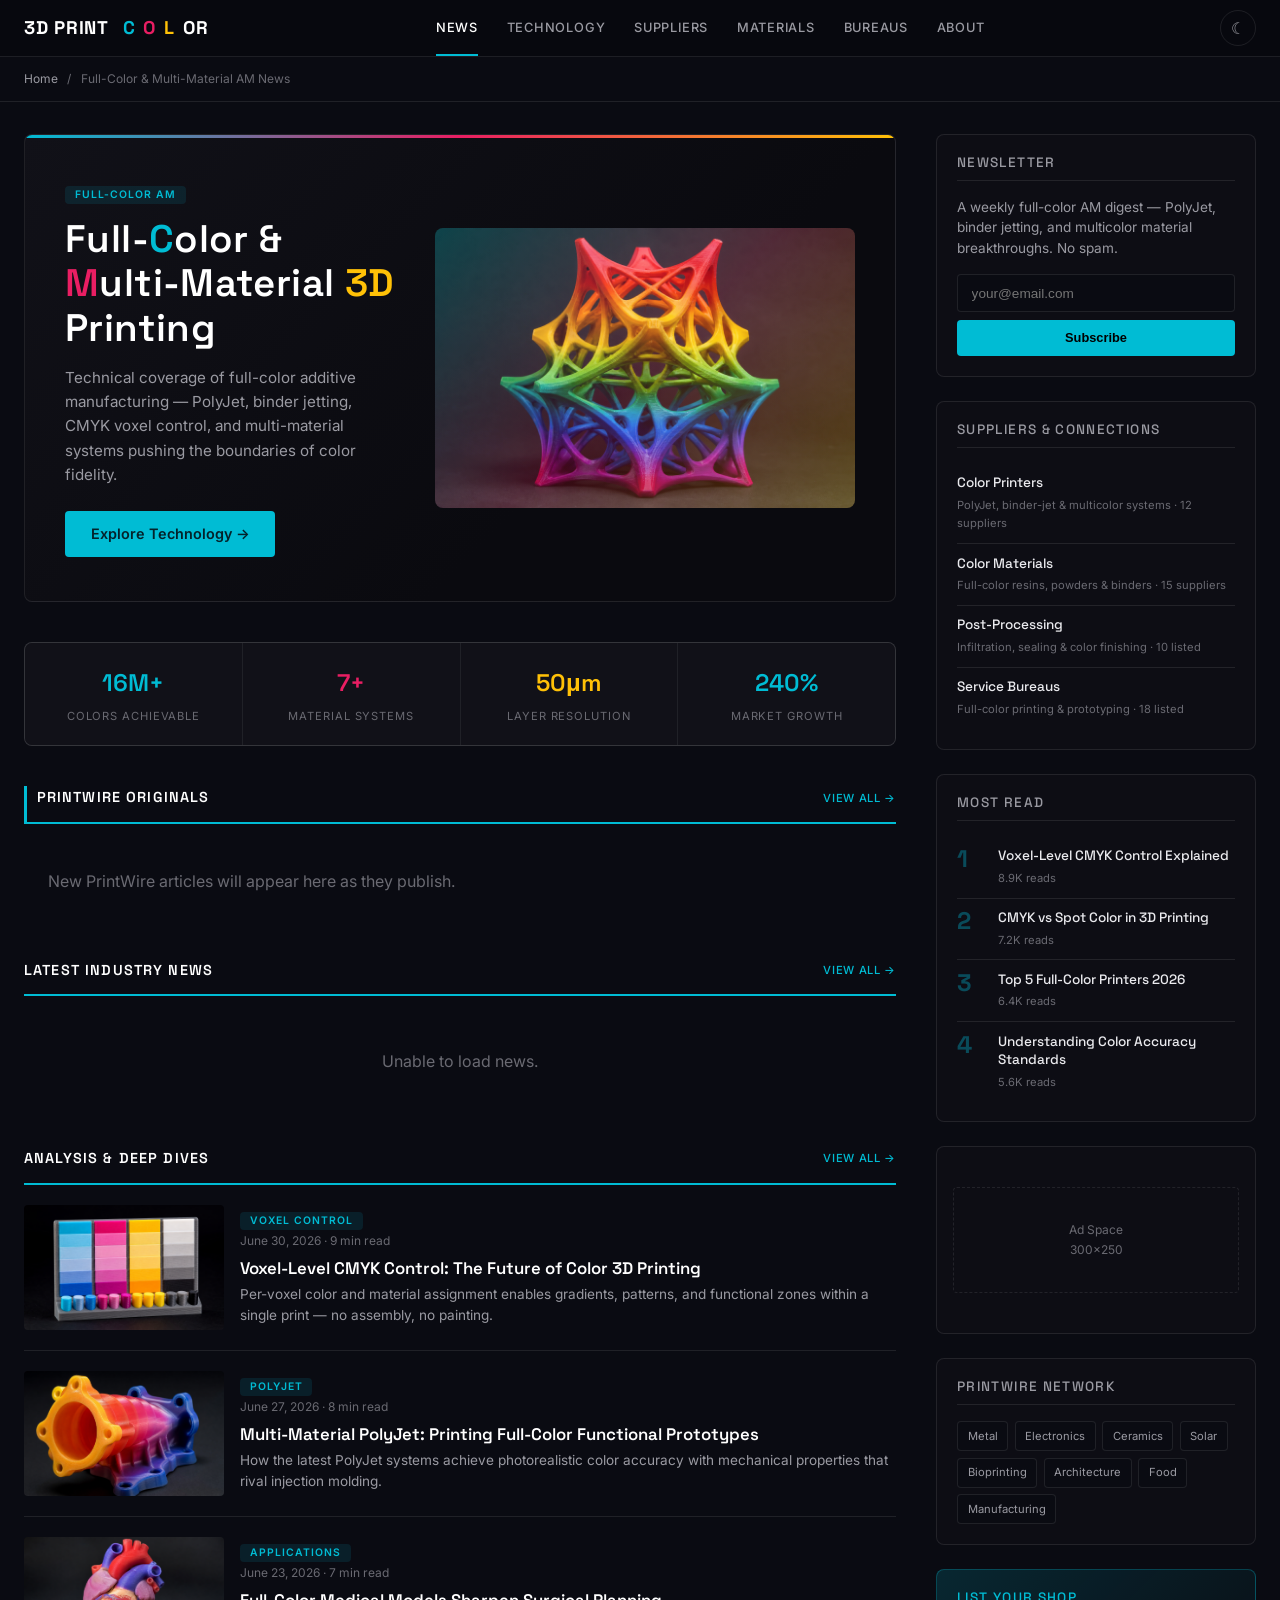
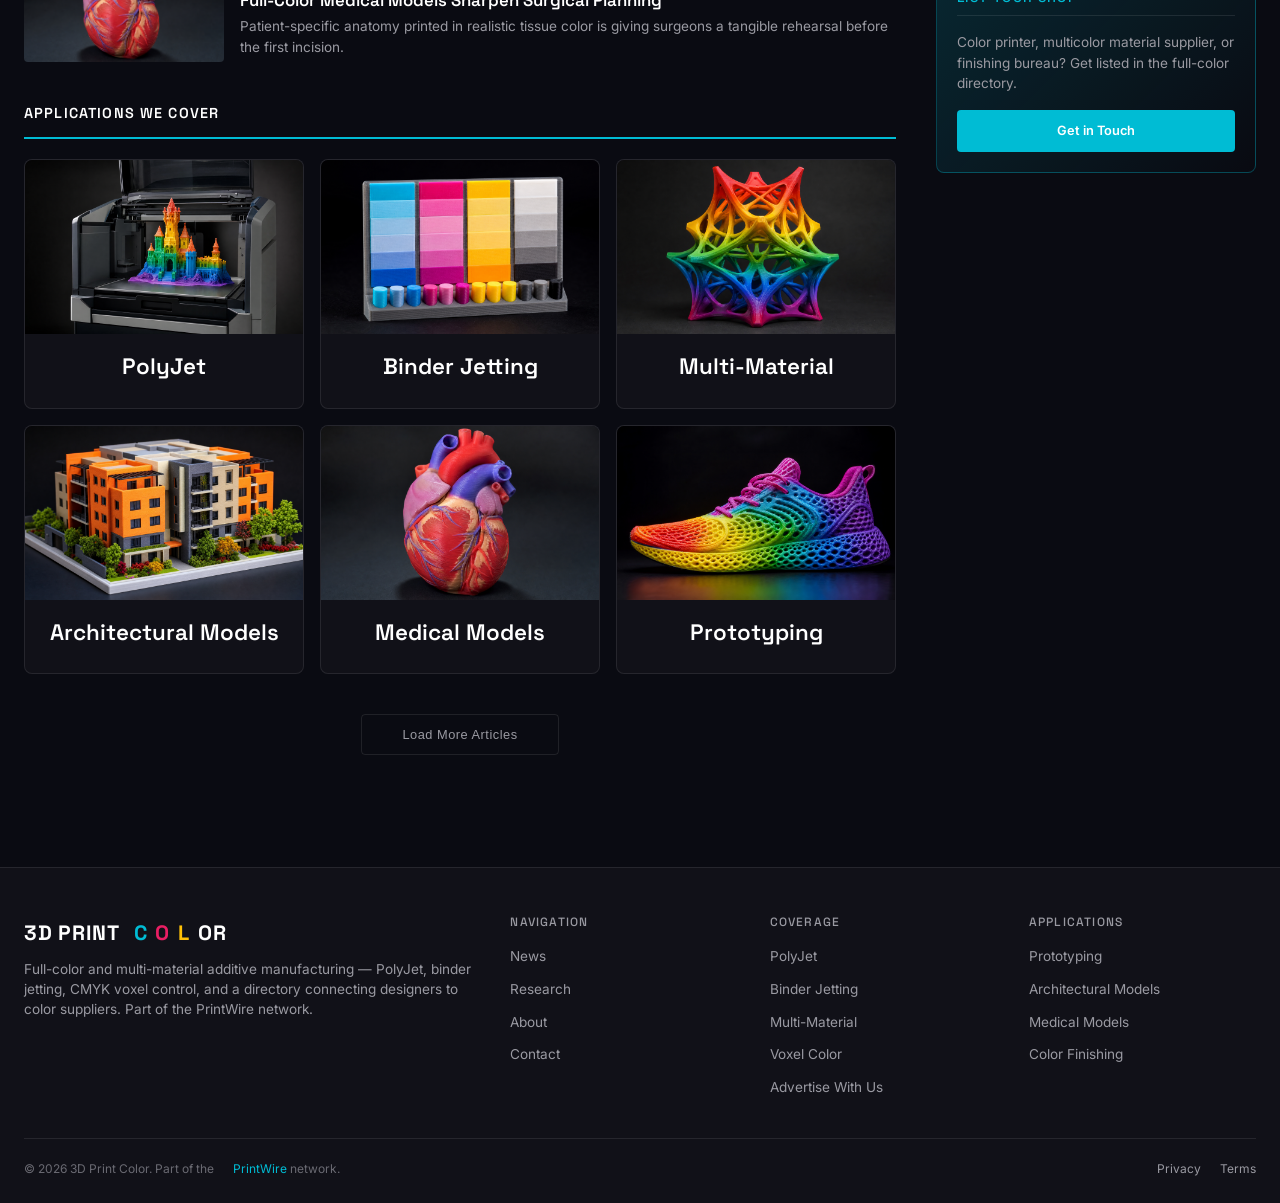
==== commit fcbe680b: "Restore CMYK signature hero: color-split headline, colored logo + stats, two-column vivid banner Co-" ====
--- a/static/index.html
+++ b/static/index.html
@@ -23,7 +23,7 @@
 <header class="ed-header">
   <div class="ed-header-inner">
     <a href="index.html" class="ed-logo">
-      3D&nbsp;PRINT&nbsp;<span class="ed-logo-accent">COLOR</span>
+      3D&nbsp;PRINT&nbsp;<span class="cmyk-c">C</span><span class="cmyk-m">O</span><span class="cmyk-y">L</span><span class="cmyk-k">OR</span>
     </a>
     <button class="ed-nav-toggle" aria-label="Menu" onclick="document.querySelector('.ed-nav').classList.toggle('open')">&#9776;</button>
     <nav class="ed-nav">
@@ -45,20 +45,15 @@
 <div class="ed-layout">
   <div class="ed-main">
 
-    <article class="ed-hero">
-      <img src="images/cl01_polyjet_model.png" alt="Full-color 3D printing">
-      <div class="ed-hero-overlay"></div>
-      <div class="ed-hero-content">
+    <article class="ed-hero-split">
+      <div class="ed-hero-split-text">
         <span class="ed-badge">Full-Color AM</span>
-        <h1><a href="#">Full-Color &amp; Multi-Material 3D Printing</a></h1>
-        <div class="ed-hero-meta">
-          <span>July 2, 2026</span>
-          <span>·</span>
-          <span>9 min read</span>
-          <span>·</span>
-          <span>By PrintWire Editorial</span>
-        </div>
+        <h1>Full-<span class="cmyk-c">C</span>olor &amp; <span class="cmyk-m">M</span>ulti-Material <span class="cmyk-y">3D</span> Printing</h1>
         <p class="ed-hero-excerpt">Technical coverage of full-color additive manufacturing — PolyJet, binder jetting, CMYK voxel control, and multi-material systems pushing the boundaries of color fidelity.</p>
+        <a href="/articles/" class="ed-hero-cta">Explore Technology &rarr;</a>
+      </div>
+      <div class="ed-hero-visual">
+        <img src="images/cl03_multicolor_lattice.png" alt="Full-color CMYK 3D print">
       </div>
     </article>
 
@@ -273,7 +268,7 @@
 <footer class="ed-footer">
   <div class="ed-footer-inner">
     <div class="ed-footer-brand">
-      <div class="ed-logo" style="font-size:1.3rem; margin-bottom: 0.5rem;">3D&nbsp;PRINT&nbsp;<span class="ed-logo-accent">COLOR</span></div>
+      <div class="ed-logo" style="font-size:1.3rem; margin-bottom: 0.5rem;">3D&nbsp;PRINT&nbsp;<span class="cmyk-c">C</span><span class="cmyk-m">O</span><span class="cmyk-y">L</span><span class="cmyk-k">OR</span></div>
       <p>Full-color and multi-material additive manufacturing — PolyJet, binder jetting, CMYK voxel control, and a directory connecting designers to color suppliers. Part of the PrintWire network.</p>
     </div>
     <div>
--- a/static/css/editorial.css
+++ b/static/css/editorial.css
@@ -771,3 +771,70 @@
   --accent: #0091AC; --bg: #F6FAFB; --bg-surface: #FFFFFF; --bg-card: #FFFFFF;
   --text: #14181B; --heading: #0A0D10; --border: rgba(20,24,27,0.10);
 } }
+
+/* ── CMYK signature treatment (3D Print Color) ─────────── */
+.cmyk-c { color: #00BCD4; }
+.cmyk-m { color: #E91E63; }
+.cmyk-y { color: #FFC107; }
+.cmyk-k { color: var(--heading); }
+
+/* Two-column signature hero (restored from approved mockup) */
+.ed-hero-split {
+  display: grid;
+  grid-template-columns: 1fr 420px;
+  gap: 2.5rem;
+  align-items: center;
+  background: linear-gradient(135deg, var(--bg-card) 0%, var(--bg) 65%);
+  border: 1px solid var(--border);
+  border-radius: var(--radius);
+  padding: 2.75rem 2.5rem;
+  margin-bottom: 2.5rem;
+  position: relative;
+  overflow: hidden;
+}
+.ed-hero-split::before {
+  content: ''; position: absolute; top: 0; left: 0; right: 0; height: 3px;
+  background: linear-gradient(90deg, #00BCD4 0%, #E91E63 50%, #FFC107 100%);
+}
+.ed-hero-split h1 {
+  font-size: 2.4rem;
+  line-height: 1.15;
+  margin: 0.75rem 0 0.5rem;
+}
+.ed-hero-split .ed-hero-excerpt { max-width: none; margin-top: 1rem; }
+.ed-hero-cta {
+  display: inline-block;
+  margin-top: 1.5rem;
+  padding: 0.7rem 1.6rem;
+  border-radius: var(--radius-sm);
+  background: #00BCD4;
+  color: #04222a;
+  font-weight: 600;
+  font-size: 0.9rem;
+  transition: transform var(--transition), box-shadow var(--transition);
+}
+.ed-hero-cta:hover { transform: translateY(-2px); box-shadow: 0 6px 20px rgba(0,188,212,0.35); }
+.ed-hero-visual {
+  position: relative;
+  border-radius: var(--radius);
+  overflow: hidden;
+  aspect-ratio: 3/2;
+}
+.ed-hero-visual img { width: 100%; height: 100%; object-fit: cover; display: block; }
+.ed-hero-visual::after {
+  content: ''; position: absolute; inset: 0;
+  background: linear-gradient(135deg, rgba(0,188,212,0.30) 0%, rgba(233,30,99,0.22) 50%, rgba(255,193,7,0.28) 100%);
+  mix-blend-mode: screen;
+}
+
+/* CMYK-cycled stat numbers */
+.ed-stat:nth-child(1) .ed-stat-value { color: #00BCD4; }
+.ed-stat:nth-child(2) .ed-stat-value { color: #E91E63; }
+.ed-stat:nth-child(3) .ed-stat-value { color: #FFC107; }
+.ed-stat:nth-child(4) .ed-stat-value { color: #00BCD4; }
+
+@media (max-width: 768px) {
+  .ed-hero-split { grid-template-columns: 1fr; padding: 1.75rem 1.5rem; }
+  .ed-hero-split h1 { font-size: 1.7rem; }
+  .ed-hero-visual { order: -1; }
+}
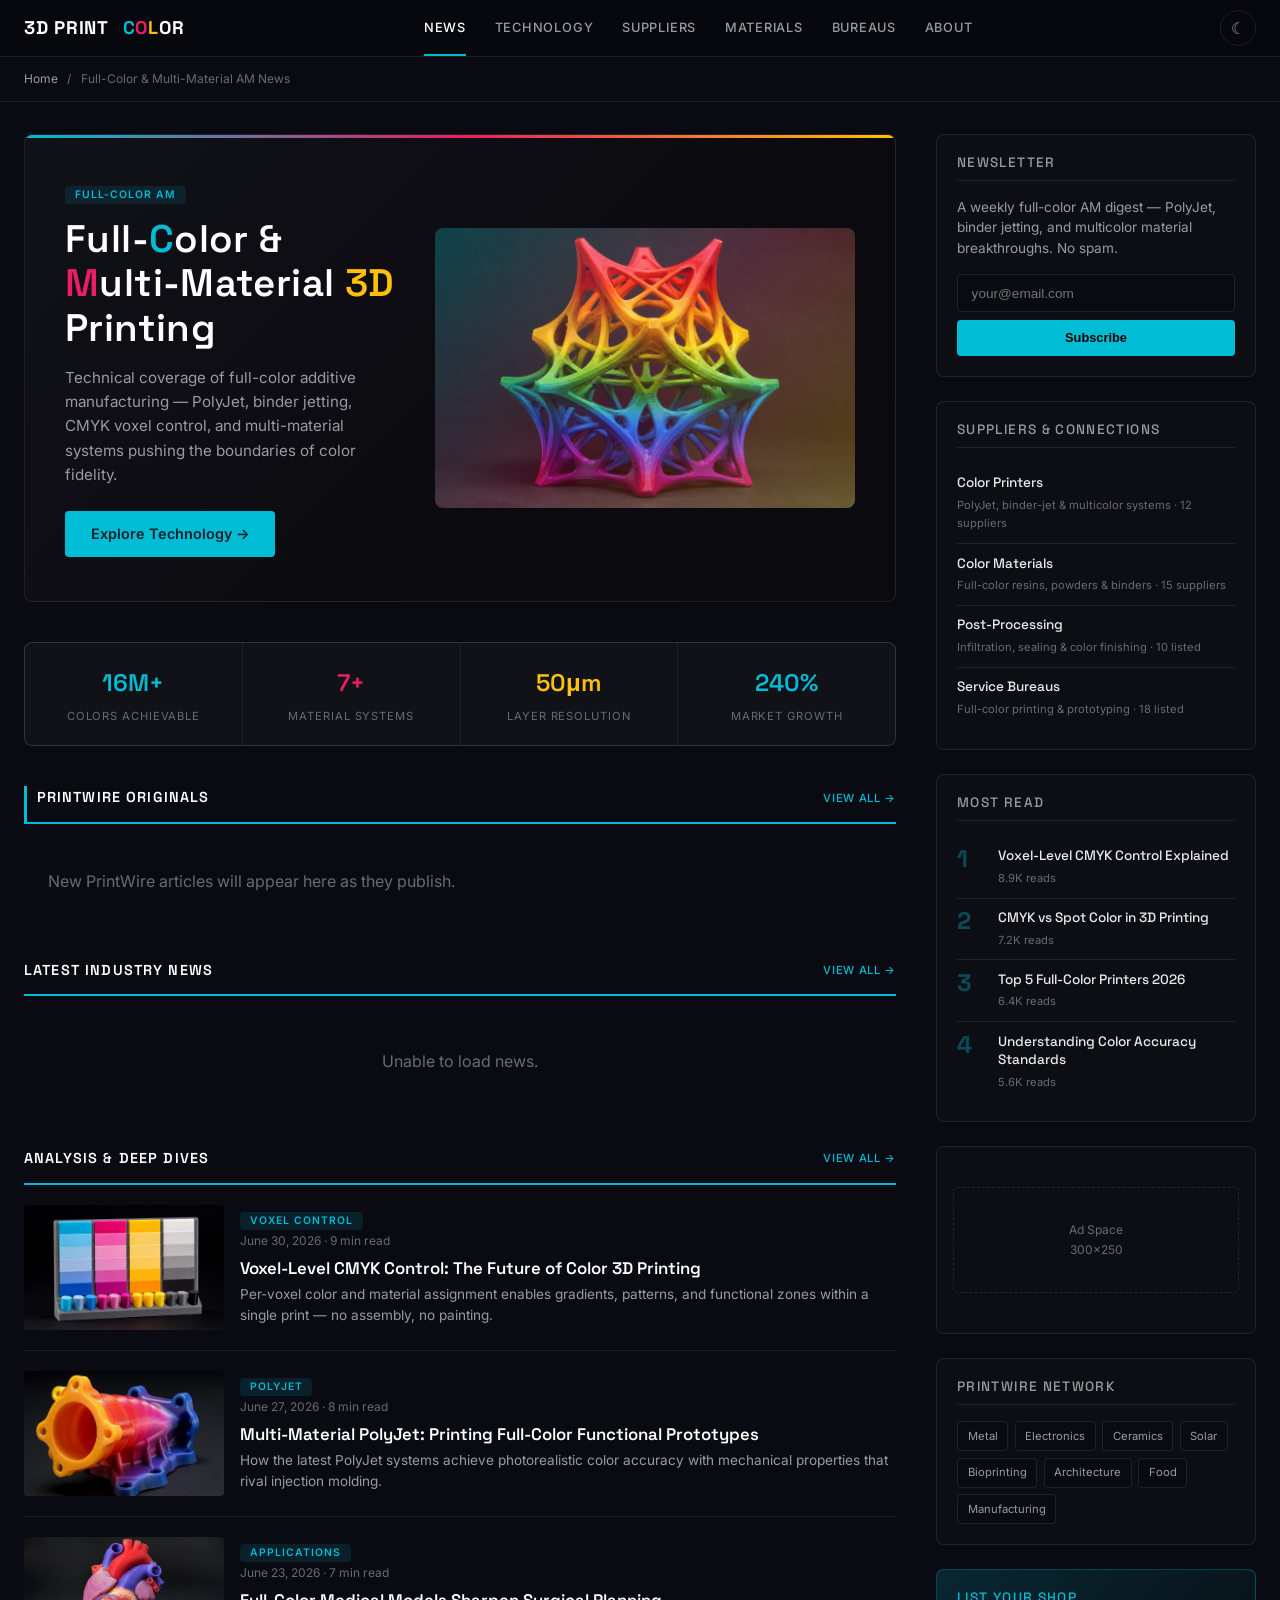
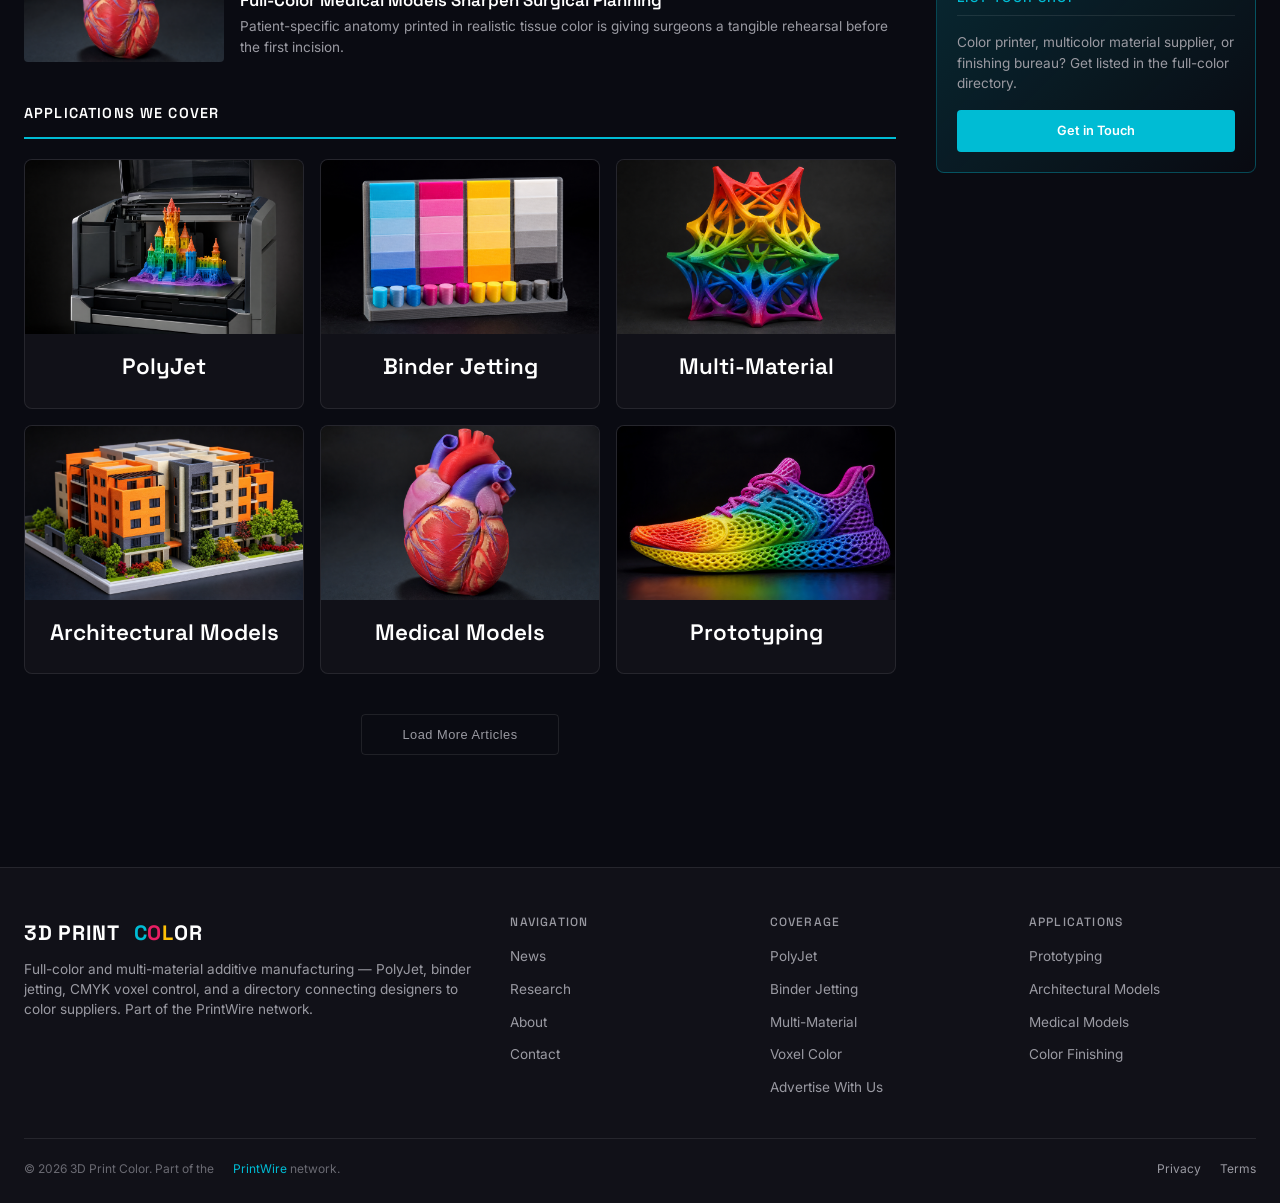
==== commit 2c0f5744: "Fix CMYK logo: unspace COLOR letters (wrap in single flex item) + apply CMYK logo to Hugo pages via " ====
--- a/static/index.html
+++ b/static/index.html
@@ -23,7 +23,7 @@
 <header class="ed-header">
   <div class="ed-header-inner">
     <a href="index.html" class="ed-logo">
-      3D&nbsp;PRINT&nbsp;<span class="cmyk-c">C</span><span class="cmyk-m">O</span><span class="cmyk-y">L</span><span class="cmyk-k">OR</span>
+      3D&nbsp;PRINT&nbsp;<span class="ed-logo-accent"><span class="cmyk-c">C</span><span class="cmyk-m">O</span><span class="cmyk-y">L</span><span class="cmyk-k">OR</span></span>
     </a>
     <button class="ed-nav-toggle" aria-label="Menu" onclick="document.querySelector('.ed-nav').classList.toggle('open')">&#9776;</button>
     <nav class="ed-nav">
@@ -268,7 +268,7 @@
 <footer class="ed-footer">
   <div class="ed-footer-inner">
     <div class="ed-footer-brand">
-      <div class="ed-logo" style="font-size:1.3rem; margin-bottom: 0.5rem;">3D&nbsp;PRINT&nbsp;<span class="cmyk-c">C</span><span class="cmyk-m">O</span><span class="cmyk-y">L</span><span class="cmyk-k">OR</span></div>
+      <div class="ed-logo" style="font-size:1.3rem; margin-bottom: 0.5rem;">3D&nbsp;PRINT&nbsp;<span class="ed-logo-accent"><span class="cmyk-c">C</span><span class="cmyk-m">O</span><span class="cmyk-y">L</span><span class="cmyk-k">OR</span></span></div>
       <p>Full-color and multi-material additive manufacturing — PolyJet, binder jetting, CMYK voxel control, and a directory connecting designers to color suppliers. Part of the PrintWire network.</p>
     </div>
     <div>
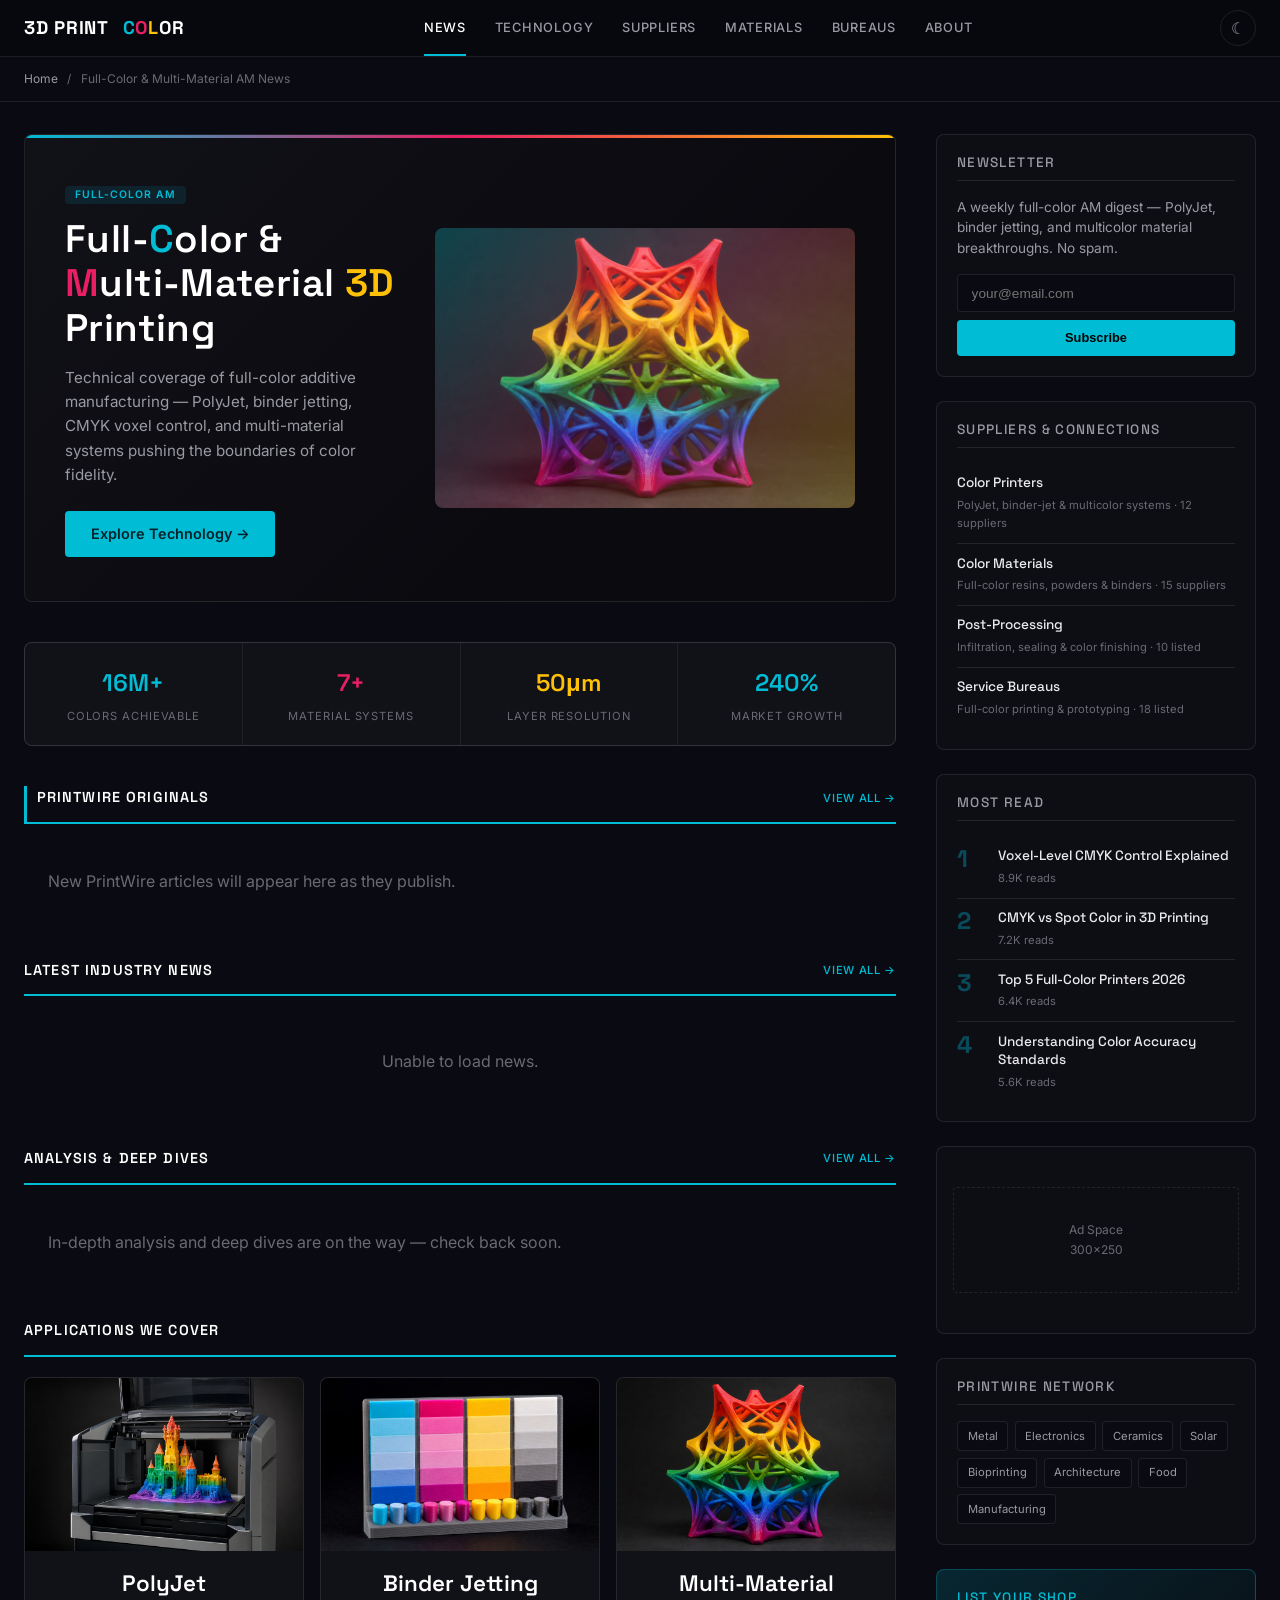
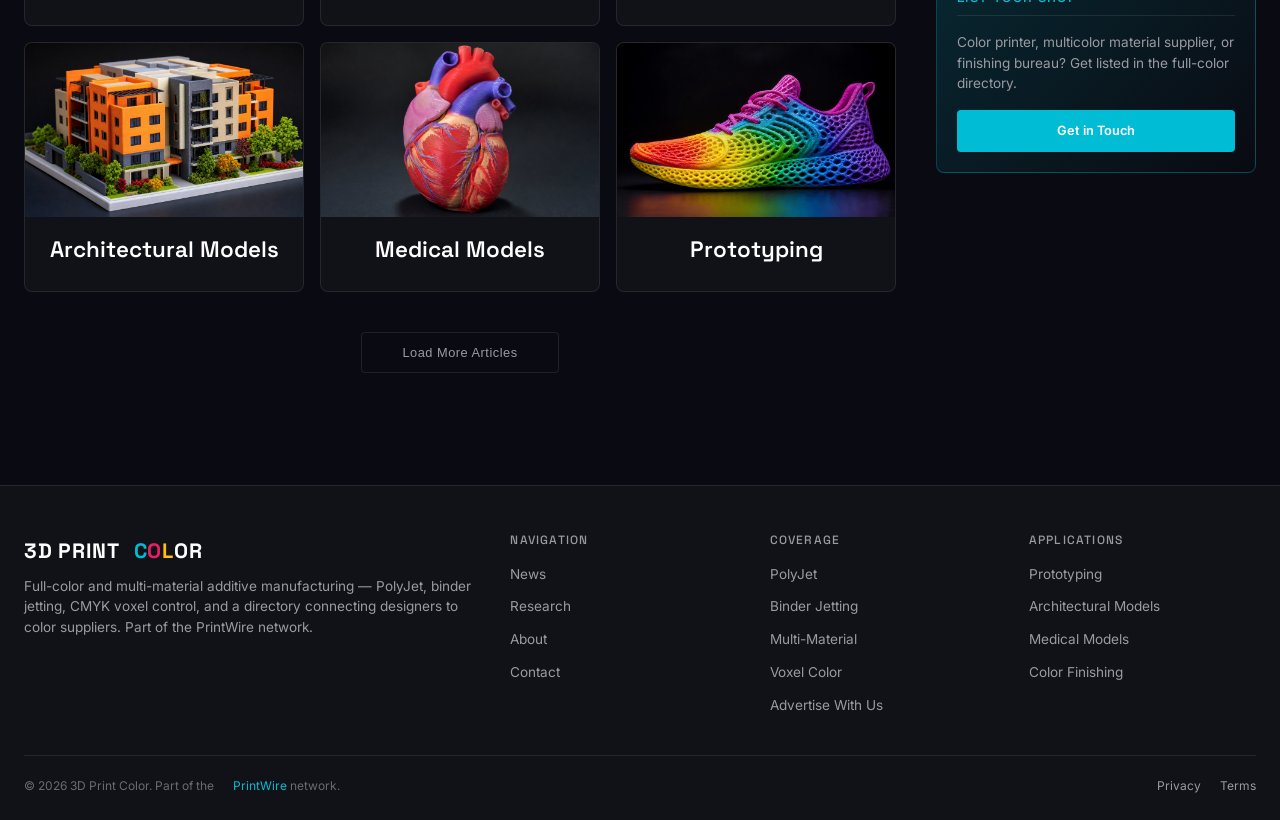
==== commit fb922c41: "Wire up Analysis and Deep Dives section from network.json feed" ====
--- a/static/index.html
+++ b/static/index.html
@@ -94,36 +94,10 @@
 
     <div class="ed-section-label">
       Analysis &amp; Deep Dives
-      <a href="#">View All &rarr;</a>
-    </div>
-    <div class="ed-list">
-      <article class="ed-list-item">
-        <img src="images/cl02_cmyk_swatch.png" alt="Voxel Control">
-        <div>
-          <span class="ed-badge">Voxel Control</span>
-          <div class="ed-card-meta">June 30, 2026 · 9 min read</div>
-          <h3><a href="#">Voxel-Level CMYK Control: The Future of Color 3D Printing</a></h3>
-          <p class="ed-card-excerpt">Per-voxel color and material assignment enables gradients, patterns, and functional zones within a single print — no assembly, no painting.</p>
-        </div>
-      </article>
-      <article class="ed-list-item">
-        <img src="images/cl01_polyjet_model.png" alt="PolyJet">
-        <div>
-          <span class="ed-badge">PolyJet</span>
-          <div class="ed-card-meta">June 27, 2026 · 8 min read</div>
-          <h3><a href="#">Multi-Material PolyJet: Printing Full-Color Functional Prototypes</a></h3>
-          <p class="ed-card-excerpt">How the latest PolyJet systems achieve photorealistic color accuracy with mechanical properties that rival injection molding.</p>
-        </div>
-      </article>
-      <article class="ed-list-item">
-        <img src="images/cl07_medical_model.png" alt="Applications">
-        <div>
-          <span class="ed-badge">Applications</span>
-          <div class="ed-card-meta">June 23, 2026 · 7 min read</div>
-          <h3><a href="#">Full-Color Medical Models Sharpen Surgical Planning</a></h3>
-          <p class="ed-card-excerpt">Patient-specific anatomy printed in realistic tissue color is giving surgeons a tangible rehearsal before the first incision.</p>
-        </div>
-      </article>
+      <a href="/articles/">View All &rarr;</a>
+    </div>
+    <div class="ed-list" id="pwDeepDives">
+      <div style="padding:1.5rem;color:var(--text-faint);">Loading analysis…</div>
     </div>
 
     <div class="ed-section-label">
@@ -342,6 +316,16 @@
     { url: 'https://3dprintingindustry.com/feed/', name: '3DPI' }
   ];
 
+    function bestImg(item){
+    var raw = '';
+    var html = item.content || item.description || '';
+    var m = html.match(/<img[^>]+src=["']([^"'>]+)["']/i);
+    if (m) raw = m[1];
+    if (!raw) raw = (item.enclosure && item.enclosure.link) || item.thumbnail || '';
+    if (!raw) return '';
+    var full = raw.replace(/-\d{2,4}x\d{2,4}(?=\.(jpg|jpeg|png|webp|gif)(\?|$))/i, '');
+    return 'https://wsrv.nl/?url=' + encodeURIComponent(full) + '&w=800&h=534&fit=cover&a=attention&output=jpg&q=82';
+  }
   var api = 'https://api.rss2json.com/v1/api.json?rss_url=';
   var rss = [];
   var localArts = [];
@@ -403,7 +387,7 @@
             rss.push({ title: item.title, link: item.link,
               desc: stripHtml(item.description).substring(0,140) + '…',
               date: item.pubDate, source: feed.name, local: false,
-              img: item.thumbnail || (item.enclosure && item.enclosure.link) || '' });
+              img: bestImg(item) });
           });
         }
       })
@@ -424,6 +408,31 @@
       : '<div style="grid-column:1/-1;text-align:center;padding:2rem;color:var(--text-faint);">Unable to load news.</div>';
   }
 })();
+
+// -- Analysis & Deep Dives: PrintWire catalog in list format --
+(function(){
+  var box = document.getElementById('pwDeepDives');
+  if (!box) return;
+  function esc(s){var d=document.createElement('div');d.appendChild(document.createTextNode(s==null?'':s));return d.innerHTML;}
+  var empty = '<div style="padding:1.5rem;color:var(--text-faint);">In-depth analysis and deep dives are on the way — check back soon.</div>';
+  fetch('network.json',{cache:'no-store'})
+    .then(function(r){ return r.ok ? r.json() : []; })
+    .then(function(items){
+      items = (items || []).slice();
+      items.sort(function(a,b){ return (b.iso||'').localeCompare(a.iso||''); });
+      if (!items.length){ box.innerHTML = empty; return; }
+      box.innerHTML = items.slice(0,8).map(function(a){
+        var img = a.img ? '<img src="'+esc(a.img)+'" alt="" loading="lazy">' : '';
+        var meta = esc(a.date||'') + (a.origin ? ' · '+esc(a.origin) : '');
+        return '<article class="ed-list-item">'+img+'<div>'+
+          '<div class="ed-card-meta">'+meta+'</div>'+
+          '<h3><a href="'+esc(a.url)+'">'+esc(a.title)+'</a></h3>'+
+          '<p class="ed-card-excerpt">'+esc(a.summary||'')+'</p>'+
+          '</div></article>';
+      }).join('');
+    })
+    .catch(function(){ box.innerHTML = empty; });
+})();
 </script>
 </body>
 </html>
